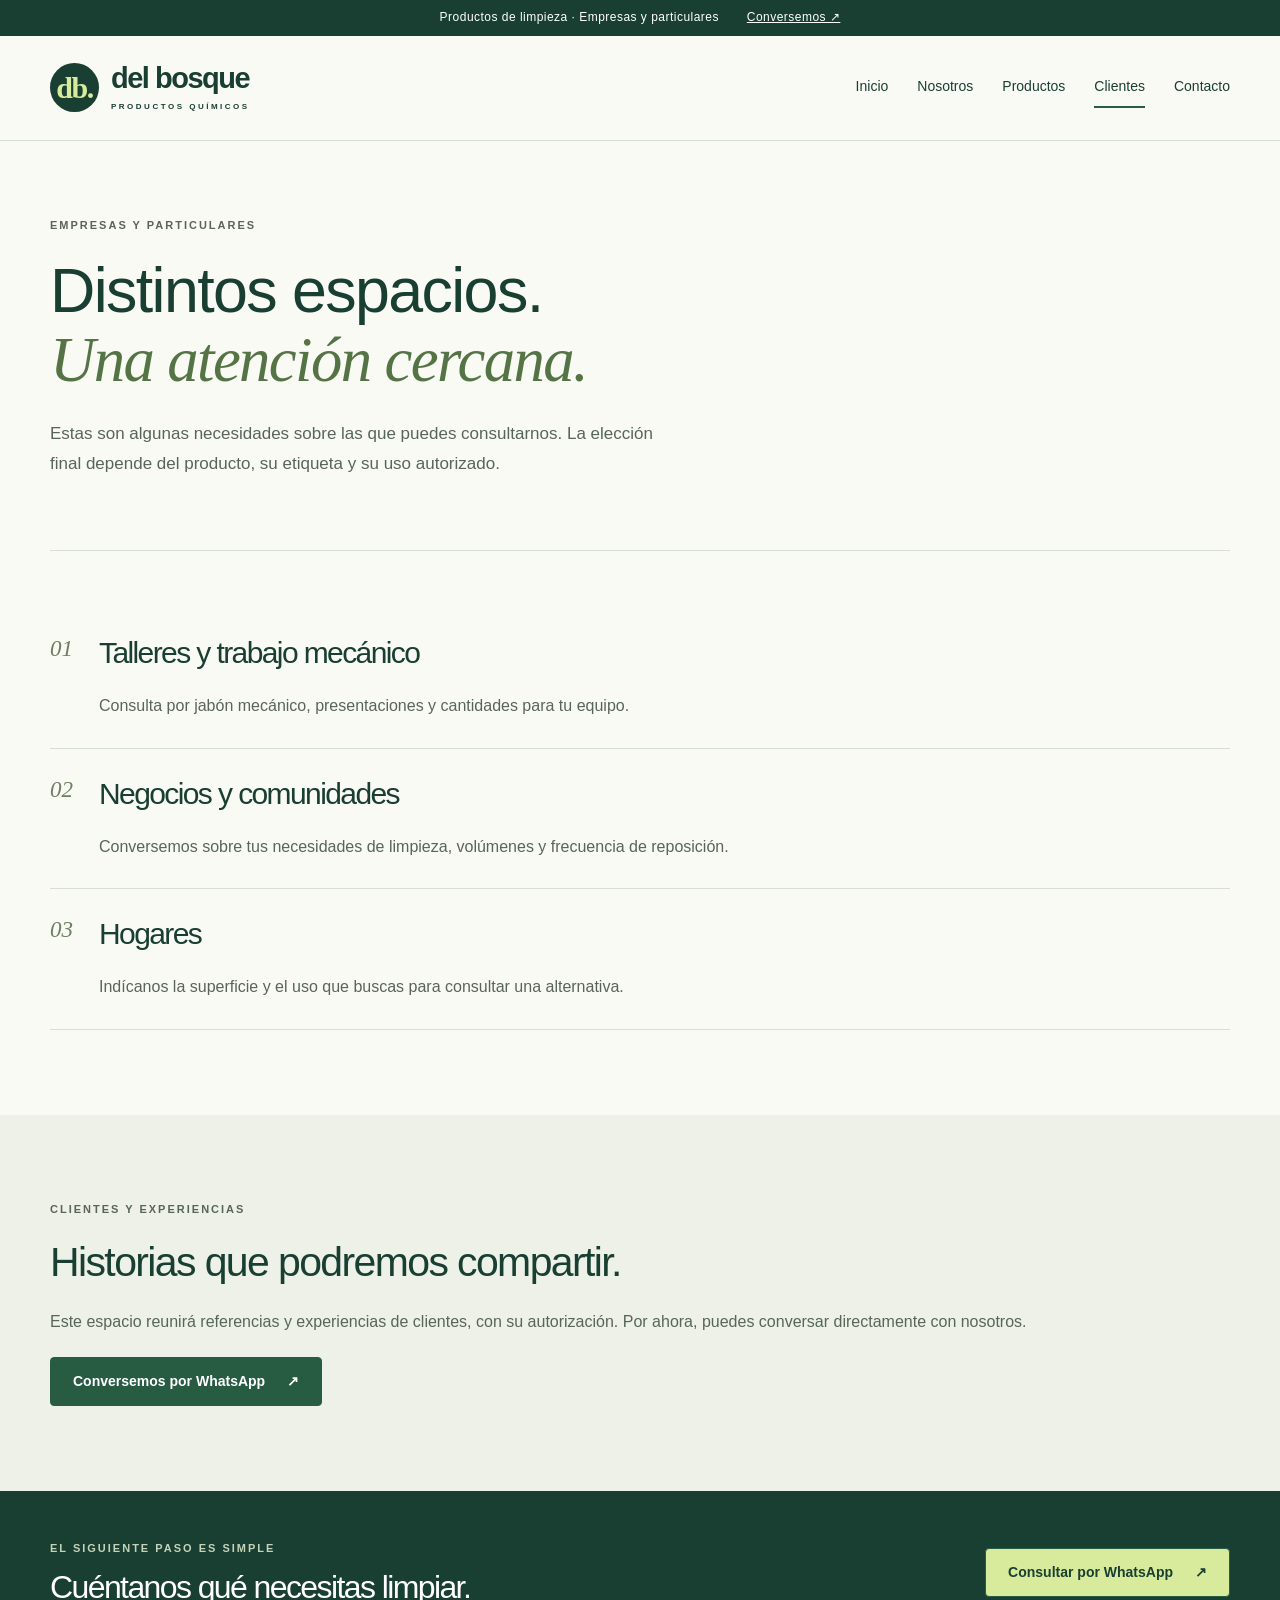
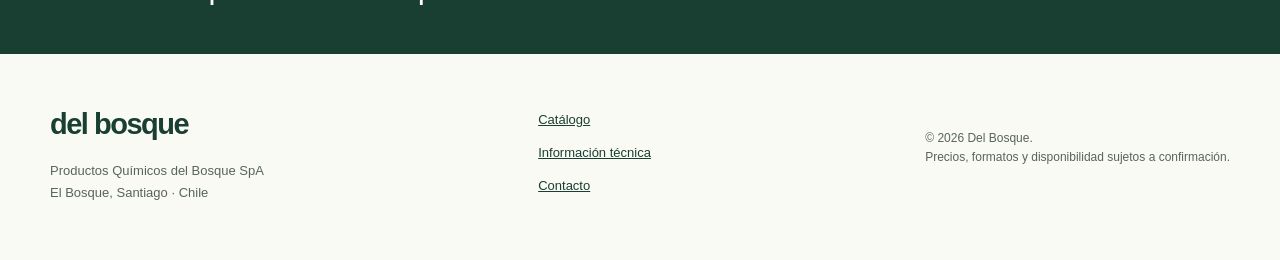
==== clientes.html @ ed49fed7 "Build Del Bosque corporate site and WhatsApp product catalogue" ====
<!doctype html><html lang="es-CL"><head><meta charset="UTF-8"><meta name="viewport" content="width=device-width, initial-scale=1"><title>Empresas y particulares | Del Bosque</title><meta name="description" content="Empresas y particulares. Productos Químicos del Bosque: jabón mecánico, antihongos y desinfectantes. Consulta formatos y disponibilidad."><link rel="stylesheet" href="style.css"><script src="script.js" defer></script></head><body><a class="skip" href="#main">Saltar al contenido</a><div class="topbar">Productos de limpieza · Empresas y particulares <a href="contacto.html">Conversemos ↗</a></div><header class="site-header"><div class="container nav-wrap"><a class="brand" href="index.html" aria-label="Del Bosque, inicio"><span class="brand-icon" aria-hidden="true">db.</span><span>del bosque<small>PRODUCTOS QUÍMICOS</small></span></a><button class="menu-toggle" aria-expanded="false" aria-controls="navigation" hidden>Menú</button><nav id="navigation" aria-label="Navegación principal"><a href="index.html">Inicio</a><a href="nosotros.html">Nosotros</a><a href="productos.html">Productos</a><a href="clientes.html" aria-current="page">Clientes</a><a href="contacto.html">Contacto</a></nav></div></header><main id="main"><section class="container page-intro"><p class="eyebrow">EMPRESAS Y PARTICULARES</p><h1>Distintos espacios.<br><em>Una atención cercana.</em></h1><p class="lead">Estas son algunas necesidades sobre las que puedes consultarnos. La elección final depende del producto, su etiqueta y su uso autorizado.</p></section><section class="container section rows"><article><span>01</span><div><h2>Talleres y trabajo mecánico</h2><p>Consulta por jabón mecánico, presentaciones y cantidades para tu equipo.</p></div></article><article><span>02</span><div><h2>Negocios y comunidades</h2><p>Conversemos sobre tus necesidades de limpieza, volúmenes y frecuencia de reposición.</p></div></article><article><span>03</span><div><h2>Hogares</h2><p>Indícanos la superficie y el uso que buscas para consultar una alternativa.</p></div></article></section><section class="soft section"><div class="container"><p class="eyebrow">CLIENTES Y EXPERIENCIAS</p><h2>Historias que podremos compartir.</h2><p>Este espacio reunirá referencias y experiencias de clientes, con su autorización. Por ahora, puedes conversar directamente con nosotros.</p><a class="button" href="https://wa.me/56998220830?text=Hola%2C%20quisiera%20consultar%20por%20los%20productos%20Del%20Bosque." target="_blank" rel="noopener noreferrer">Conversemos por WhatsApp <span aria-hidden="true">↗</span></a></div></section></main><section class="closing"><div class="container"><div><p class="eyebrow">EL SIGUIENTE PASO ES SIMPLE</p><h2>Cuéntanos qué necesitas limpiar.</h2></div><a class="button" href="https://wa.me/56998220830?text=Hola%2C%20quisiera%20consultar%20por%20los%20productos%20Del%20Bosque." target="_blank" rel="noopener noreferrer">Consultar por WhatsApp <span aria-hidden="true">↗</span></a></div></section><footer class="container"><div><a class="brand" href="index.html">del bosque</a><p>Productos Químicos del Bosque SpA<br>El Bosque, Santiago · Chile</p></div><div><a href="productos.html">Catálogo</a><a href="informacion-tecnica.html">Información técnica</a><a href="contacto.html">Contacto</a></div><p class="small">© <span id="year">2026</span> Del Bosque.<br>Precios, formatos y disponibilidad sujetos a confirmación.</p></footer></body></html>
---- style.css ----
:root{--ink:#193e32;--green:#275c43;--muted:#57655b;--paper:#fafaf5;--line:#d7dfd3;--soft:#edf1e7;--lime:#d8eb9c}*{box-sizing:border-box}body{margin:0;background:var(--paper);color:var(--ink);font:16px/1.65 Arial,Helvetica,sans-serif}a{color:inherit}button,input,select,textarea{font:inherit}button,a,input,select,textarea{touch-action:manipulation}button{cursor:pointer}a,button,input,select,textarea,summary{outline-offset:5px}a:focus-visible,button:focus-visible,input:focus-visible,select:focus-visible,textarea:focus-visible,summary:focus-visible{outline:3px solid #936827}[hidden]{display:none!important}.container{width:min(1180px,calc(100% - 64px));margin:auto}.topbar{background:var(--ink);color:white;padding:8px 32px;text-align:center;font-size:12px;letter-spacing:.04em}.topbar a{margin-left:24px}.site-header{background:var(--paper);border-bottom:1px solid var(--line)}.nav-wrap{min-height:104px;display:flex;align-items:center;justify-content:space-between;gap:30px}.brand{text-decoration:none;font-size:29px;letter-spacing:-1.5px;font-weight:700;display:flex;align-items:center;gap:12px;line-height:1.1}.brand small{display:block;font-size:8px;letter-spacing:2.5px;margin-top:8px}.brand-icon{font-family:Georgia,serif;font-size:30px;background:var(--ink);color:var(--lime);width:49px;height:49px;border-radius:50%;display:grid;place-items:center}nav{display:flex;gap:29px;font-size:14px}nav a{text-decoration:none;padding:8px 0}nav a[aria-current]{border-bottom:2px solid var(--green)}nav a:hover,.text-link:hover{color:#497026}.menu-toggle{display:none;border:1px solid var(--line);background:transparent;border-radius:5px;padding:8px 14px}.hero{display:grid;grid-template-columns:1.1fr 1fr;gap:65px;padding-top:70px;padding-bottom:70px;align-items:center}.eyebrow{font-size:11px;font-weight:700;letter-spacing:2px;margin:0 0 22px}h1,h2,h3{line-height:1.1;letter-spacing:-1.6px;margin:0 0 24px;font-weight:500}h1{font-size:clamp(42px,4.9vw,66px)}h2{font-size:clamp(30px,3.2vw,44px)}h3{font-size:24px;letter-spacing:-.6px;margin-bottom:12px}em{font-family:Georgia,serif;font-weight:400;color:#557446}p{color:var(--muted);margin:0 0 22px}.lead{font-size:17px;max-width:630px;line-height:1.75}.actions{display:flex;gap:24px;align-items:center;flex-wrap:wrap;margin-top:30px}.button{display:inline-flex;align-items:center;justify-content:space-between;gap:22px;min-height:49px;padding:12px 22px;border:1px solid var(--green);border-radius:4px;background:var(--green);color:white;font-size:14px;font-weight:600;text-decoration:none}.button:hover{background:#193e32;color:white}.secondary{background:transparent;color:var(--green)}.text-link{font-size:14px;text-underline-offset:6px}.hero-note{font-size:9px;letter-spacing:1.5px;margin-top:38px;margin-bottom:0}.hero-art{height:490px;position:relative;overflow:hidden;border-radius:150px 150px 5px 5px;background:#e5ebd8;border:1px solid #d9e1cd}.orbit{position:absolute;width:500px;height:500px;border:1px solid #c6d4b3;border-radius:50%;left:100px;top:100px}.art-top{position:absolute;top:35px;left:36px;font-size:11px;letter-spacing:3px;color:var(--green)}.art-top small{font-family:Georgia,serif;font-size:18px;letter-spacing:0}.sample{position:absolute;padding:20px;border:1px solid #c6d4b3;box-shadow:10px 18px 35px #193e3218;width:172px;height:230px;display:flex;flex-direction:column;justify-content:space-between;border-radius:5px}.sample span{font-size:8px;letter-spacing:1px}.sample strong{font-size:18px;font-weight:500;line-height:1.15}.sample b{font:72px/1 Georgia,serif}.sample-one{top:185px;left:20px;transform:rotate(-9deg);background:#f8f6e8}.sample-two{top:125px;left:145px;transform:rotate(7deg);background:#b6c99a}.sample-three{top:228px;right:15px;transform:rotate(13deg);background:var(--green);color:#f2f6e9}.art-bottom{position:absolute;bottom:9px;left:30px;font-size:8px;letter-spacing:2px}.ribbon{border-top:1px solid var(--line);border-bottom:1px solid var(--line);padding:23px 0;font-size:13px}.ribbon .container{display:flex;justify-content:space-between;gap:20px}.section{padding-top:85px;padding-bottom:85px}.section-heading,.split{display:grid;grid-template-columns:1fr 1fr;gap:90px}.section-heading{align-items:end;margin-bottom:40px}.section-heading h2{margin:0}.section-heading>p{max-width:370px;margin:0}.product-grid{display:grid;grid-template-columns:repeat(3,1fr);gap:25px}.product-card{min-width:0;border:1px solid var(--line);background:#fff;border-radius:5px;overflow:hidden}.product-art{height:220px;padding:22px;position:relative;overflow:hidden;background:#e9e7d9}.product-art:after{content:'';position:absolute;right:-45px;top:30px;border:1px solid currentColor;border-radius:50%;width:210px;height:210px;opacity:.18}.art-1{background:#dce6cf}.art-2{background:#d5e3db}.product-number{font-size:11px;letter-spacing:2px}.product-letter{position:absolute;font:110px/1 Georgia,serif;left:35px;top:50px}.art-caption{position:absolute;bottom:20px;left:22px;font-size:8px;letter-spacing:1.5px}.product-body{padding:25px}.product-body h2{font-size:27px;letter-spacing:-1px}.product-body p{font-size:14px}.product-body .eyebrow{font-size:9px;margin-bottom:13px}.product-body .price{font-size:18px;color:var(--ink);margin-bottom:5px}.product-body .button{width:100%;padding:11px;font-size:12px}.small{font-size:12px!important}.soft{background:var(--soft)}.rows article{display:flex;gap:26px;padding:28px 0;border-bottom:1px solid var(--line)}.rows article:first-child{padding-top:0}.rows article>span{font:italic 23px Georgia,serif;color:#6b805f}.rows p{margin-bottom:0}.rows h2{font-size:30px}.closing{background:var(--ink);padding:48px 0;color:white}.closing>.container{display:flex;justify-content:space-between;align-items:center;gap:40px}.closing h2{font-size:32px;margin:0}.closing .eyebrow{color:#c5d4b8;margin-bottom:13px}.closing .button{background:var(--lime);color:var(--ink);white-space:nowrap}footer{padding-top:55px;padding-bottom:35px;display:flex;justify-content:space-between;gap:35px}footer p{font-size:13px;margin-top:20px}footer>div:nth-child(2){display:flex;flex-direction:column;gap:12px;font-size:13px}.page-intro{padding:75px 0 50px;border-bottom:1px solid var(--line)}.page-intro h1{max-width:850px}.catalog{padding-top:35px;padding-bottom:80px}.filters{display:flex;gap:20px;align-items:end;margin-bottom:35px}.filters label{flex:1}.filters p{font-size:12px}label{display:block;font-size:13px;font-weight:600;margin-bottom:18px}input,select,textarea{display:block;width:100%;border:1px solid #a7b5a5;background:white;color:var(--ink);border-radius:4px;padding:12px;margin-top:7px}textarea{resize:vertical}details{margin-top:20px;font-size:12px;border-top:1px solid var(--line);padding-top:15px}summary{cursor:pointer}details p{margin:15px 0 0}.quote-panel{margin-top:45px;background:var(--soft);padding:30px;display:flex;align-items:center;gap:35px;justify-content:space-between}.quote-panel h2{font-size:26px}.quote-panel p{font-size:13px}.quote-panel ul{padding:0;list-style:none}.quote-panel li{display:flex;align-items:center;flex-wrap:wrap;gap:12px;margin-bottom:14px}.quote-panel li label{margin:0;max-width:100px}.quote-panel input{width:90px;padding:6px}.quote-panel li button{background:transparent;border:0;text-decoration:underline;color:var(--ink);padding:10px}.statement{font-size:40px;line-height:1.35;letter-spacing:-1px}.contact-number{font-size:30px}.contact-number a{text-decoration:none}form{background:var(--soft);padding:30px;border-radius:5px}form h2{font-size:28px}form .small{margin-top:20px}.notice{padding-top:25px;padding-bottom:40px}.skip{position:absolute;top:-100px;left:20px;background:white;z-index:5;padding:10px}.skip:focus{top:10px}#empty{padding:35px}#contact-status{margin-top:16px}
@media(max-width:1000px){.hero{gap:30px}.hero-art{height:460px}.sample{width:145px}.sample-two{left:105px}.sample-three{right:5px}.sample-one{left:10px}.split,.section-heading{gap:40px}nav{gap:17px}.product-body{padding:20px}.quote-panel{display:block}.product-body .button{font-size:11px}}@media(max-width:760px){.container{width:calc(100% - 36px)}.topbar{font-size:10px;padding:8px 15px}.topbar a{display:none}.nav-wrap{min-height:84px;flex-wrap:wrap;gap:15px;padding:16px 0}.brand{font-size:25px}nav{width:100%;flex-wrap:wrap;padding-bottom:10px}.js-enabled .menu-toggle{display:block}.js-enabled nav:not(.open){display:none}.hero{grid-template-columns:1fr;padding-top:45px;padding-bottom:40px;gap:36px}h1{font-size:47px}.hero-art{width:100%;max-width:470px;height:430px;justify-self:center}.sample{width:160px;height:210px}.sample-two{left:calc(50% - 80px);top:110px}.sample-one{top:168px;left:18px}.sample-three{top:200px;right:15px}.sample b{font-size:65px}.ribbon .container{flex-direction:column;gap:8px}.section{padding-top:50px;padding-bottom:50px}.section-heading,.split{grid-template-columns:1fr;gap:30px}.product-grid{grid-template-columns:1fr}.product-art{height:220px}.product-body .button{font-size:14px}.closing>.container,footer{flex-direction:column;align-items:flex-start;gap:25px}.closing h2{font-size:30px}.closing .button{white-space:normal}.page-intro{padding:45px 0 30px}.filters{flex-direction:column;align-items:stretch;gap:0}.filters p{margin:0}.quote-panel{padding:22px}.statement{font-size:34px}.contact-number{font-size:25px}form{padding:22px}.hero-note{line-height:1.8}footer{display:flex}}
@media(prefers-reduced-motion:no-preference){html{scroll-behavior:smooth}.button{transition:background .2s}}
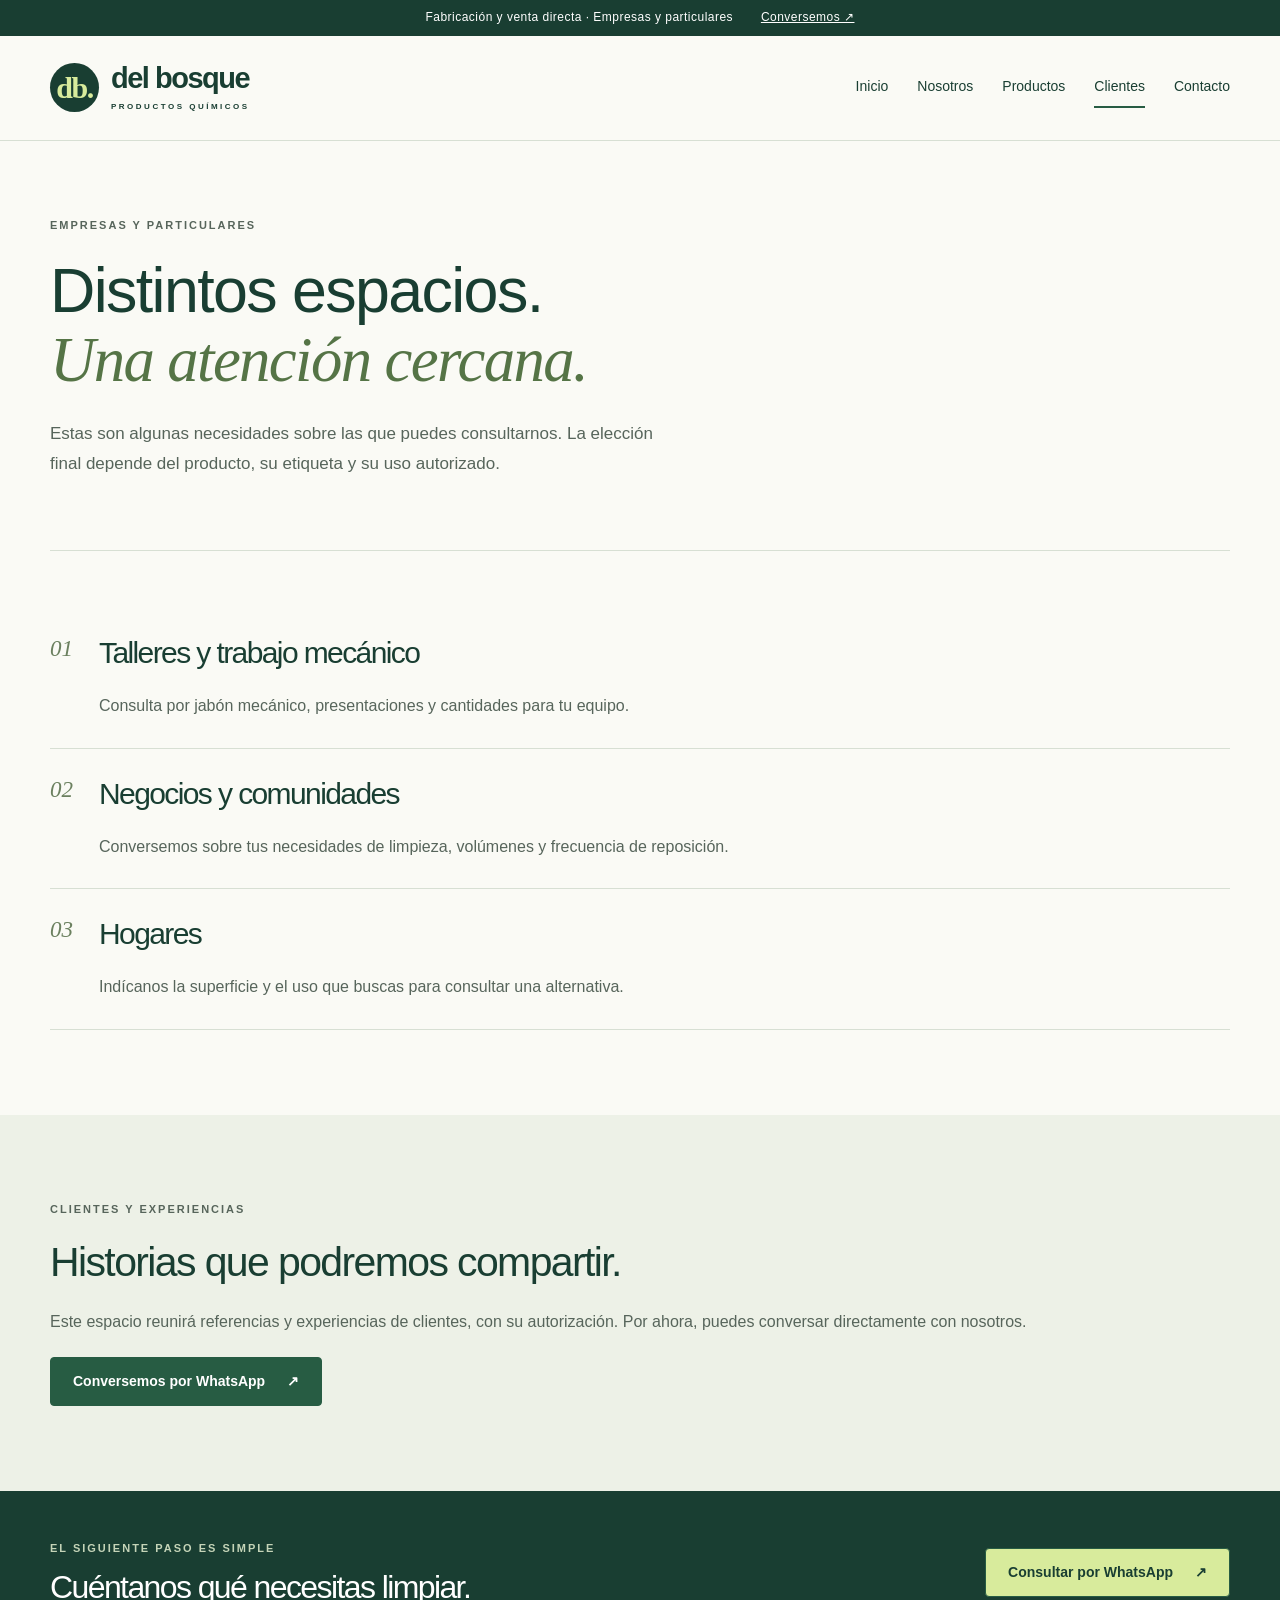
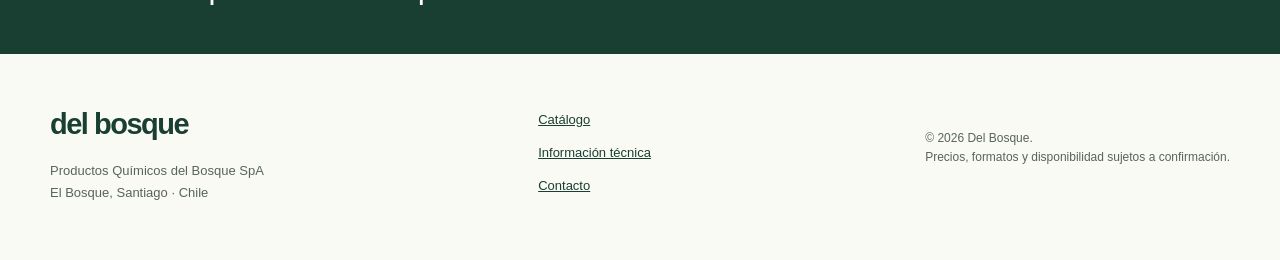
==== commit 18a754c9: "Clarify direct manufacturing and sales, confirm contact details and record pending brand inputs" ====
--- a/clientes.html
+++ b/clientes.html
@@ -1 +1 @@
-<!doctype html><html lang="es-CL"><head><meta charset="UTF-8"><meta name="viewport" content="width=device-width, initial-scale=1"><title>Empresas y particulares | Del Bosque</title><meta name="description" content="Empresas y particulares. Productos Químicos del Bosque: jabón mecánico, antihongos y desinfectantes. Consulta formatos y disponibilidad."><link rel="stylesheet" href="style.css"><script src="script.js" defer></script></head><body><a class="skip" href="#main">Saltar al contenido</a><div class="topbar">Productos de limpieza · Empresas y particulares <a href="contacto.html">Conversemos ↗</a></div><header class="site-header"><div class="container nav-wrap"><a class="brand" href="index.html" aria-label="Del Bosque, inicio"><span class="brand-icon" aria-hidden="true">db.</span><span>del bosque<small>PRODUCTOS QUÍMICOS</small></span></a><button class="menu-toggle" aria-expanded="false" aria-controls="navigation" hidden>Menú</button><nav id="navigation" aria-label="Navegación principal"><a href="index.html">Inicio</a><a href="nosotros.html">Nosotros</a><a href="productos.html">Productos</a><a href="clientes.html" aria-current="page">Clientes</a><a href="contacto.html">Contacto</a></nav></div></header><main id="main"><section class="container page-intro"><p class="eyebrow">EMPRESAS Y PARTICULARES</p><h1>Distintos espacios.<br><em>Una atención cercana.</em></h1><p class="lead">Estas son algunas necesidades sobre las que puedes consultarnos. La elección final depende del producto, su etiqueta y su uso autorizado.</p></section><section class="container section rows"><article><span>01</span><div><h2>Talleres y trabajo mecánico</h2><p>Consulta por jabón mecánico, presentaciones y cantidades para tu equipo.</p></div></article><article><span>02</span><div><h2>Negocios y comunidades</h2><p>Conversemos sobre tus necesidades de limpieza, volúmenes y frecuencia de reposición.</p></div></article><article><span>03</span><div><h2>Hogares</h2><p>Indícanos la superficie y el uso que buscas para consultar una alternativa.</p></div></article></section><section class="soft section"><div class="container"><p class="eyebrow">CLIENTES Y EXPERIENCIAS</p><h2>Historias que podremos compartir.</h2><p>Este espacio reunirá referencias y experiencias de clientes, con su autorización. Por ahora, puedes conversar directamente con nosotros.</p><a class="button" href="https://wa.me/56998220830?text=Hola%2C%20quisiera%20consultar%20por%20los%20productos%20Del%20Bosque." target="_blank" rel="noopener noreferrer">Conversemos por WhatsApp <span aria-hidden="true">↗</span></a></div></section></main><section class="closing"><div class="container"><div><p class="eyebrow">EL SIGUIENTE PASO ES SIMPLE</p><h2>Cuéntanos qué necesitas limpiar.</h2></div><a class="button" href="https://wa.me/56998220830?text=Hola%2C%20quisiera%20consultar%20por%20los%20productos%20Del%20Bosque." target="_blank" rel="noopener noreferrer">Consultar por WhatsApp <span aria-hidden="true">↗</span></a></div></section><footer class="container"><div><a class="brand" href="index.html">del bosque</a><p>Productos Químicos del Bosque SpA<br>El Bosque, Santiago · Chile</p></div><div><a href="productos.html">Catálogo</a><a href="informacion-tecnica.html">Información técnica</a><a href="contacto.html">Contacto</a></div><p class="small">© <span id="year">2026</span> Del Bosque.<br>Precios, formatos y disponibilidad sujetos a confirmación.</p></footer></body></html>+<!doctype html><html lang="es-CL"><head><meta charset="UTF-8"><meta name="viewport" content="width=device-width, initial-scale=1"><title>Empresas y particulares | Del Bosque</title><meta name="description" content="Empresas y particulares. Productos Químicos del Bosque: jabón mecánico, antihongos y desinfectantes. Consulta formatos y disponibilidad."><link rel="stylesheet" href="style.css"><script src="script.js" defer></script></head><body><a class="skip" href="#main">Saltar al contenido</a><div class="topbar">Fabricación y venta directa · Empresas y particulares <a href="contacto.html">Conversemos ↗</a></div><header class="site-header"><div class="container nav-wrap"><a class="brand" href="index.html" aria-label="Del Bosque, inicio"><span class="brand-icon" aria-hidden="true">db.</span><span>del bosque<small>PRODUCTOS QUÍMICOS</small></span></a><button class="menu-toggle" aria-expanded="false" aria-controls="navigation" hidden>Menú</button><nav id="navigation" aria-label="Navegación principal"><a href="index.html">Inicio</a><a href="nosotros.html">Nosotros</a><a href="productos.html">Productos</a><a href="clientes.html" aria-current="page">Clientes</a><a href="contacto.html">Contacto</a></nav></div></header><main id="main"><section class="container page-intro"><p class="eyebrow">EMPRESAS Y PARTICULARES</p><h1>Distintos espacios.<br><em>Una atención cercana.</em></h1><p class="lead">Estas son algunas necesidades sobre las que puedes consultarnos. La elección final depende del producto, su etiqueta y su uso autorizado.</p></section><section class="container section rows"><article><span>01</span><div><h2>Talleres y trabajo mecánico</h2><p>Consulta por jabón mecánico, presentaciones y cantidades para tu equipo.</p></div></article><article><span>02</span><div><h2>Negocios y comunidades</h2><p>Conversemos sobre tus necesidades de limpieza, volúmenes y frecuencia de reposición.</p></div></article><article><span>03</span><div><h2>Hogares</h2><p>Indícanos la superficie y el uso que buscas para consultar una alternativa.</p></div></article></section><section class="soft section"><div class="container"><p class="eyebrow">CLIENTES Y EXPERIENCIAS</p><h2>Historias que podremos compartir.</h2><p>Este espacio reunirá referencias y experiencias de clientes, con su autorización. Por ahora, puedes conversar directamente con nosotros.</p><a class="button" href="https://wa.me/56998220830?text=Hola%2C%20quisiera%20consultar%20por%20los%20productos%20Del%20Bosque." target="_blank" rel="noopener noreferrer">Conversemos por WhatsApp <span aria-hidden="true">↗</span></a></div></section></main><section class="closing"><div class="container"><div><p class="eyebrow">EL SIGUIENTE PASO ES SIMPLE</p><h2>Cuéntanos qué necesitas limpiar.</h2></div><a class="button" href="https://wa.me/56998220830?text=Hola%2C%20quisiera%20consultar%20por%20los%20productos%20Del%20Bosque." target="_blank" rel="noopener noreferrer">Consultar por WhatsApp <span aria-hidden="true">↗</span></a></div></section><footer class="container"><div><a class="brand" href="index.html">del bosque</a><p>Productos Químicos del Bosque SpA<br>El Bosque, Santiago · Chile</p></div><div><a href="productos.html">Catálogo</a><a href="informacion-tecnica.html">Información técnica</a><a href="contacto.html">Contacto</a></div><p class="small">© <span id="year">2026</span> Del Bosque.<br>Precios, formatos y disponibilidad sujetos a confirmación.</p></footer></body></html>
